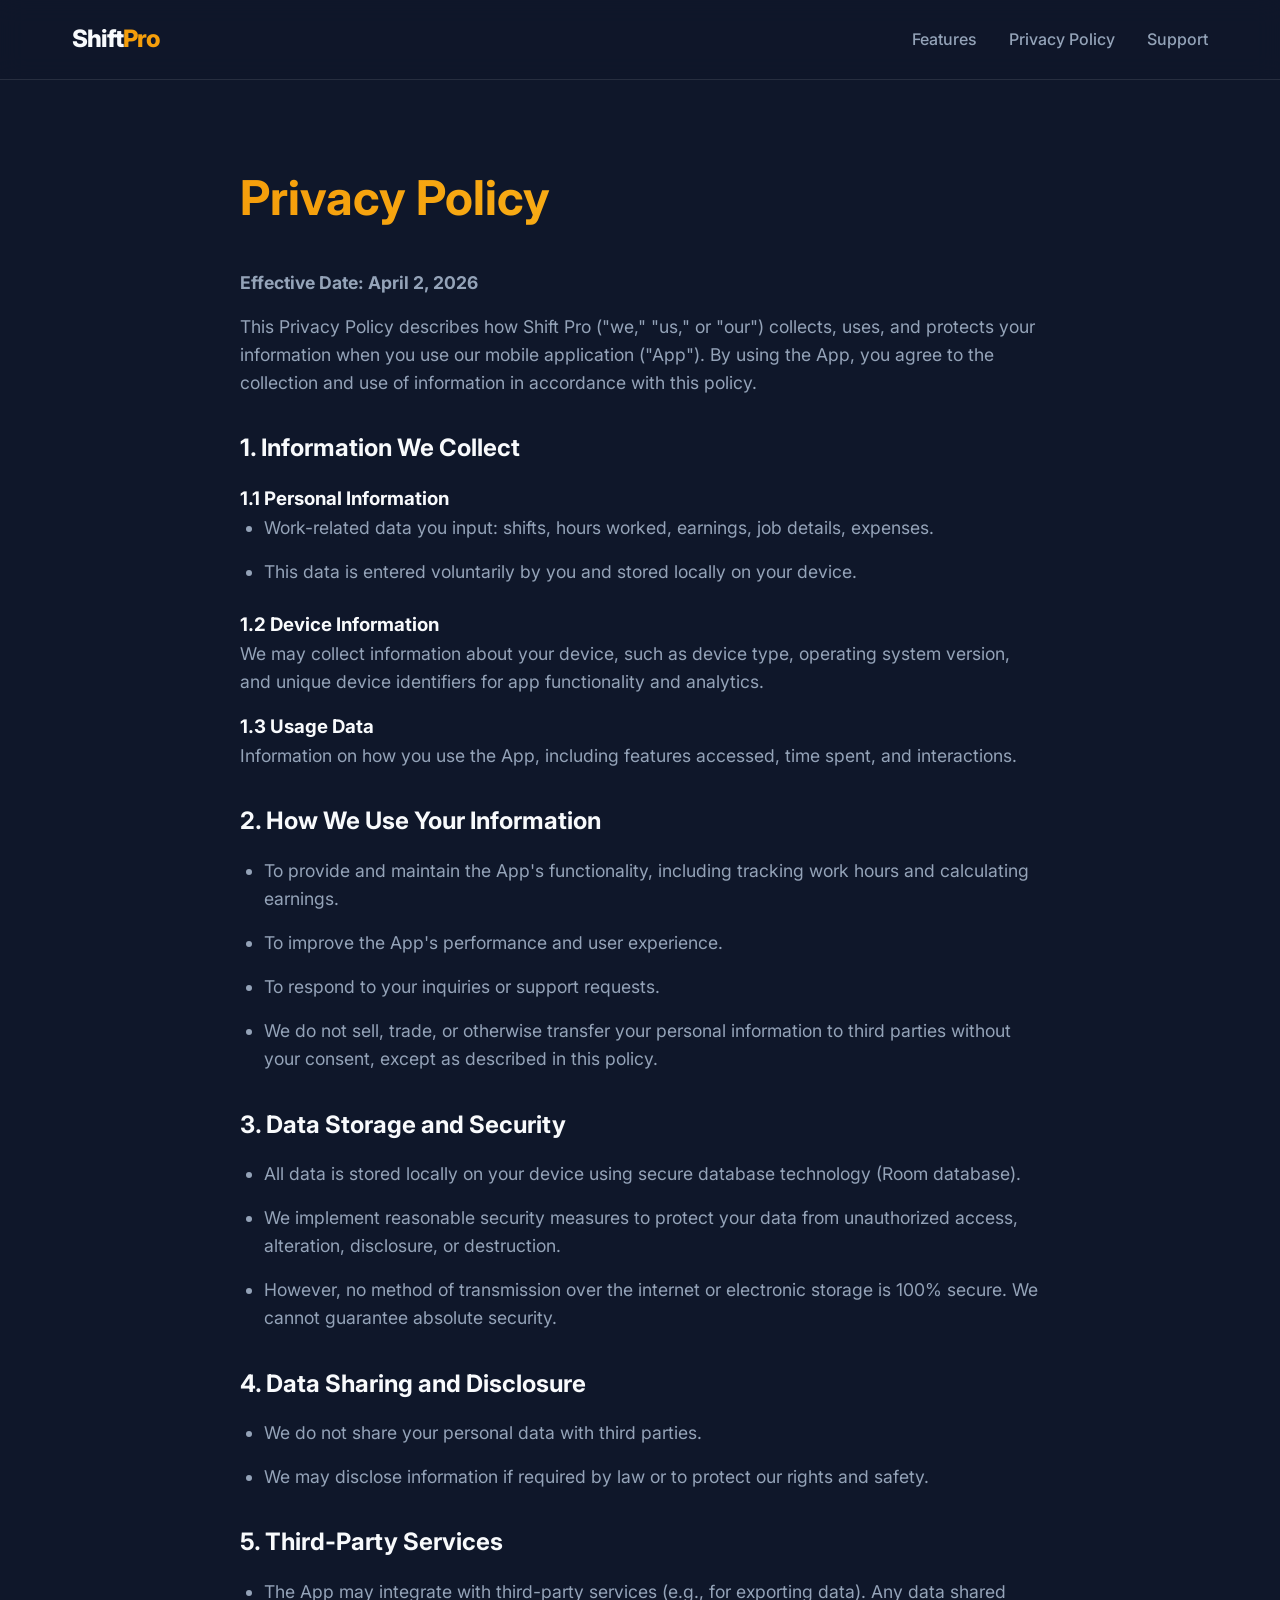
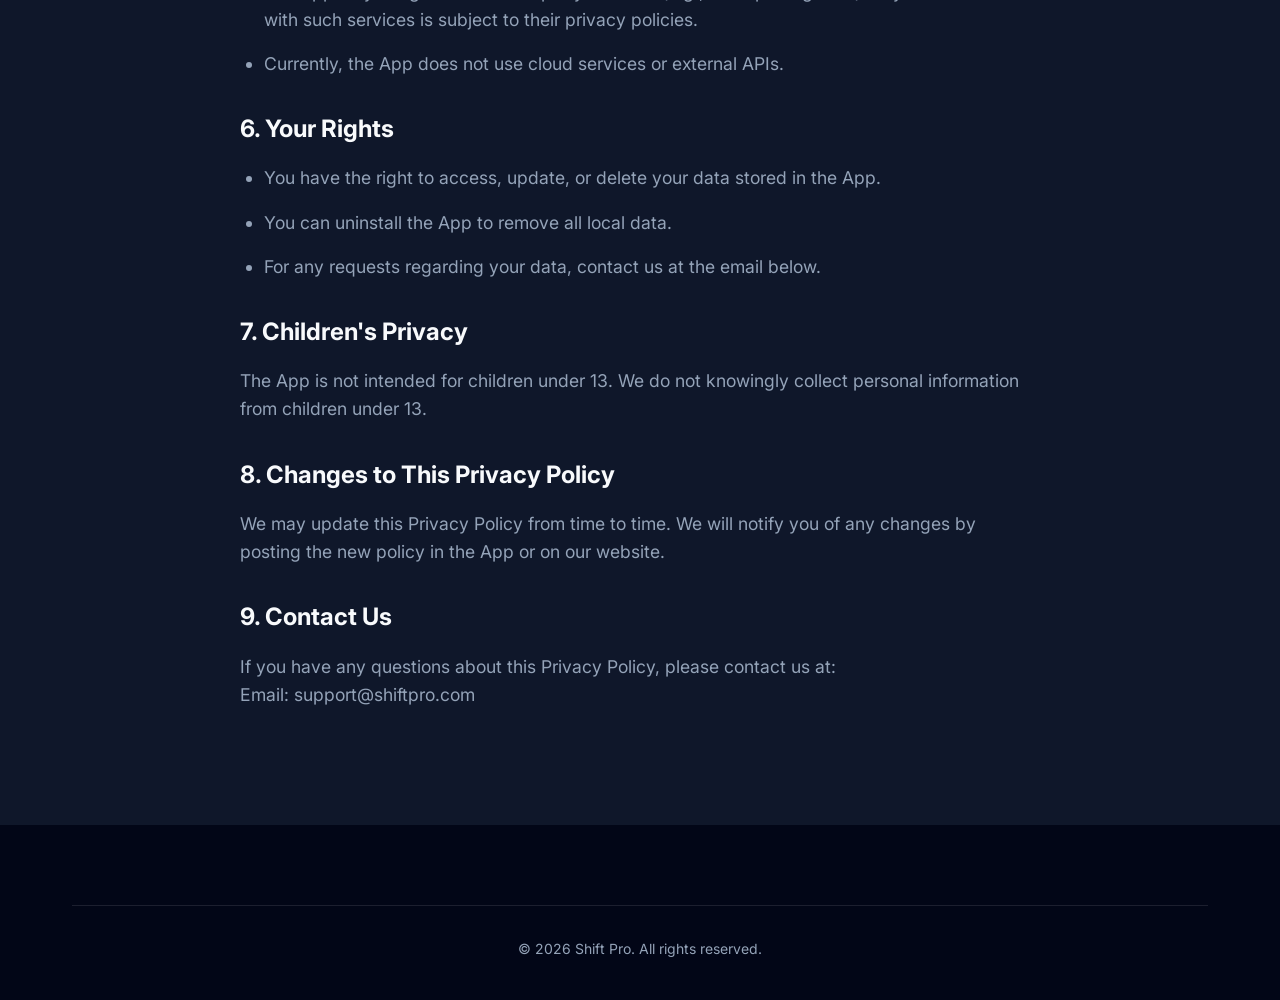
==== privacy.html @ f4458c6a "ko" ====
<!DOCTYPE html>
<html lang="en">
<head>
    <meta charset="UTF-8">
    <meta name="viewport" content="width=device-width, initial-scale=1.0">
    <title>Privacy Policy | Shift Pro</title>
    <link rel="preconnect" href="https://fonts.googleapis.com">
    <link rel="preconnect" href="https://fonts.gstatic.com" crossorigin>
    <link href="https://fonts.googleapis.com/css2?family=Inter:wght@300;400;600;800&display=swap" rel="stylesheet">
    <link rel="stylesheet" href="style.css">
    <style>
        .privacy-content {
            padding: 160px 0 100px;
            max-width: 800px;
            margin: 0 auto;
        }
        .privacy-content h1 {
            font-size: 3rem;
            margin-bottom: 2rem;
            background: linear-gradient(to right, var(--primary), #fbbf24);
            -webkit-background-clip: text;
            -webkit-text-fill-color: transparent;
        }
        .privacy-content h2 {
            margin: 2rem 0 1rem;
            font-size: 1.5rem;
            color: var(--text-white);
        }
        .privacy-content p, .privacy-content li {
            color: var(--text-dim);
            margin-bottom: 1rem;
            font-size: 1.1rem;
        }
        .privacy-content ul {
            margin-left: 1.5rem;
            margin-bottom: 1.5rem;
        }
    </style>
</head>
<body>
    <nav class="navbar">
        <div class="container">
            <a href="index.html" class="logo">Shift<span>Pro</span></a>
            <ul class="nav-links">
                <li><a href="index.html#features">Features</a></li>
                <li><a href="privacy.html">Privacy Policy</a></li>
                <li><a href="mailto:support@shiftpro.com">Support</a></li>
            </ul>
        </div>
    </nav>

    <div class="container">
        <section class="privacy-content">
            <h1>Privacy Policy</h1>
            <p><strong>Effective Date: April 2, 2026</strong></p>
            
            <p>This Privacy Policy describes how Shift Pro ("we," "us," or "our") collects, uses, and protects your information when you use our mobile application ("App"). By using the App, you agree to the collection and use of information in accordance with this policy.</p>

            <h2>1. Information We Collect</h2>
            <h3>1.1 Personal Information</h3>
            <ul>
                <li>Work-related data you input: shifts, hours worked, earnings, job details, expenses.</li>
                <li>This data is entered voluntarily by you and stored locally on your device.</li>
            </ul>

            <h3>1.2 Device Information</h3>
            <p>We may collect information about your device, such as device type, operating system version, and unique device identifiers for app functionality and analytics.</p>

            <h3>1.3 Usage Data</h3>
            <p>Information on how you use the App, including features accessed, time spent, and interactions.</p>

            <h2>2. How We Use Your Information</h2>
            <ul>
                <li>To provide and maintain the App's functionality, including tracking work hours and calculating earnings.</li>
                <li>To improve the App's performance and user experience.</li>
                <li>To respond to your inquiries or support requests.</li>
                <li>We do not sell, trade, or otherwise transfer your personal information to third parties without your consent, except as described in this policy.</li>
            </ul>

            <h2>3. Data Storage and Security</h2>
            <ul>
                <li>All data is stored locally on your device using secure database technology (Room database).</li>
                <li>We implement reasonable security measures to protect your data from unauthorized access, alteration, disclosure, or destruction.</li>
                <li>However, no method of transmission over the internet or electronic storage is 100% secure. We cannot guarantee absolute security.</li>
            </ul>

            <h2>4. Data Sharing and Disclosure</h2>
            <ul>
                <li>We do not share your personal data with third parties.</li>
                <li>We may disclose information if required by law or to protect our rights and safety.</li>
            </ul>

            <h2>5. Third-Party Services</h2>
            <ul>
                <li>The App may integrate with third-party services (e.g., for exporting data). Any data shared with such services is subject to their privacy policies.</li>
                <li>Currently, the App does not use cloud services or external APIs.</li>
            </ul>

            <h2>6. Your Rights</h2>
            <ul>
                <li>You have the right to access, update, or delete your data stored in the App.</li>
                <li>You can uninstall the App to remove all local data.</li>
                <li>For any requests regarding your data, contact us at the email below.</li>
            </ul>

            <h2>7. Children's Privacy</h2>
            <p>The App is not intended for children under 13. We do not knowingly collect personal information from children under 13.</p>

            <h2>8. Changes to This Privacy Policy</h2>
            <p>We may update this Privacy Policy from time to time. We will notify you of any changes by posting the new policy in the App or on our website.</p>

            <h2>9. Contact Us</h2>
            <p>If you have any questions about this Privacy Policy, please contact us at:<br>
            Email: support@shiftpro.com</p>
        </section>
    </div>

    <footer class="footer">
        <div class="container">
            <div class="footer-bottom">
                <p>&copy; 2026 Shift Pro. All rights reserved.</p>
            </div>
        </div>
    </footer>
</body>
</html>
---- style.css ----
:root {
    --primary: #f59e0b; /* Amber 500 */
    --primary-hover: #d97706;
    --bg-dark: #0f172a; /* Slate 900 */
    --bg-card: rgba(30, 41, 59, 0.7); /* Slate 800 with opacity */
    --text-white: #f8fafc;
    --text-dim: #94a3b8;
    --glass-border: rgba(255, 255, 255, 0.1);
    --transition: all 0.3s cubic-bezier(0.4, 0, 0.2, 1);
}

* {
    margin: 0;
    padding: 0;
    box-sizing: border-box;
}

body {
    font-family: 'Inter', sans-serif;
    background-color: var(--bg-dark);
    color: var(--text-white);
    line-height: 1.6;
    overflow-x: hidden;
}

.container {
    max-width: 1200px;
    margin: 0 auto;
    padding: 0 2rem;
}

/* Navbar */
.navbar {
    height: 80px;
    display: flex;
    align-items: center;
    position: fixed;
    top: 0;
    width: 100%;
    z-index: 1000;
    background: rgba(15, 23, 42, 0.8);
    backdrop-filter: blur(12px);
    border-bottom: 1px solid var(--glass-border);
}

.navbar .container {
    display: flex;
    justify-content: space-between;
    align-items: center;
    width: 100%;
}

.logo {
    font-size: 1.5rem;
    font-weight: 800;
    text-decoration: none;
    color: var(--text-white);
    letter-spacing: -1px;
}

.logo span {
    color: var(--primary);
}

.nav-links {
    display: flex;
    list-style: none;
    gap: 2rem;
}

.nav-links a {
    text-decoration: none;
    color: var(--text-dim);
    font-weight: 500;
    transition: var(--transition);
}

.nav-links a:hover {
    color: var(--primary);
}

/* Hero */
.hero {
    padding: 160px 0 100px;
    background: radial-gradient(circle at top right, rgba(245, 158, 11, 0.1), transparent);
}

.hero-content {
    display: grid;
    grid-template-columns: 1.2fr 0.8fr;
    gap: 4rem;
    align-items: center;
}

.hero-text h1 {
    font-size: 4rem;
    font-weight: 800;
    line-height: 1.1;
    margin-bottom: 1.5rem;
    letter-spacing: -2px;
}

.hero-text h1 span {
    background: linear-gradient(to right, var(--primary), #fbbf24);
    -webkit-background-clip: text;
    -webkit-text-fill-color: transparent;
}

.hero-text p {
    font-size: 1.25rem;
    color: var(--text-dim);
    margin-bottom: 2.5rem;
    max-width: 600px;
}

.hero-btns {
    display: flex;
    gap: 1rem;
}

.btn {
    display: inline-block;
    padding: 0.85rem 2rem;
    border-radius: 12px;
    font-weight: 600;
    text-decoration: none;
    transition: var(--transition);
    cursor: pointer;
}

.btn-primary {
    background-color: var(--primary);
    color: #000;
}

.btn-primary:hover {
    background-color: var(--primary-hover);
    transform: translateY(-2px);
    box-shadow: 0 10px 20px rgba(245, 158, 11, 0.2);
}

.btn-secondary {
    background-color: transparent;
    color: var(--text-white);
    border: 1px solid var(--glass-border);
}

.btn-secondary:hover {
    background-color: rgba(255, 255, 255, 0.05);
}

.hero-image {
    position: relative;
}

.app-mockup {
    background: var(--bg-card);
    border: 1px solid var(--glass-border);
    border-radius: 40px;
    padding: 20px;
    box-shadow: 0 40px 100px rgba(0,0,0,0.4);
    transform: perspective(1000px) rotateY(-10deg) rotateX(5deg);
    transition: var(--transition);
}

.app-mockup:hover {
    transform: perspective(1000px) rotateY(0deg) rotateX(0deg);
}

.mockup-content img {
    width: 100%;
    border-radius: 24px;
    display: block;
}

/* Features */
.features {
    padding: 100px 0;
}

.section-title {
    font-size: 2.5rem;
    text-align: center;
    margin-bottom: 4rem;
    font-weight: 700;
}

.features-grid {
    display: grid;
    grid-template-columns: repeat(auto-fit, minmax(300px, 1fr));
    gap: 2rem;
}

.feature-card {
    background: var(--bg-card);
    border: 1px solid var(--glass-border);
    padding: 2.5rem;
    border-radius: 24px;
    transition: var(--transition);
}

.feature-card:hover {
    background: rgba(30, 41, 59, 0.9);
    border-color: var(--primary);
    transform: translateY(-5px);
}

.feature-card .icon {
    font-size: 2.5rem;
    margin-bottom: 1.5rem;
}

.feature-card h3 {
    margin-bottom: 1rem;
    font-size: 1.5rem;
}

.feature-card p {
    color: var(--text-dim);
}

/* CTA */
.cta {
    padding: 100px 0;
    text-align: center;
    background: linear-gradient(rgba(15, 23, 42, 0.9), rgba(15, 23, 42, 0.9)), url('cta-bg.jpg');
    background-size: cover;
    border-top: 1px solid var(--glass-border);
    border-bottom: 1px solid var(--glass-border);
}

.cta h2 {
    font-size: 3rem;
    margin-bottom: 1rem;
}

.cta p {
    font-size: 1.25rem;
    color: var(--text-dim);
    margin-bottom: 2.5rem;
}

.btn-large {
    padding: 1.25rem 3rem;
    font-size: 1.1rem;
}

/* Footer */
.footer {
    padding: 80px 0 40px;
    background-color: #020617;
}

.footer-grid {
    display: grid;
    grid-template-columns: 2fr 1fr 1fr;
    gap: 4rem;
    margin-bottom: 4rem;
}

.footer-brand p {
    margin-top: 1.5rem;
    color: var(--text-dim);
    max-width: 300px;
}

.footer-links h4, .footer-contact h4 {
    margin-bottom: 1.5rem;
    text-transform: uppercase;
    font-size: 0.875rem;
    letter-spacing: 1px;
    color: var(--primary);
}

.footer-links ul {
    list-style: none;
}

.footer-links li {
    margin-bottom: 0.75rem;
}

.footer-links a {
    text-decoration: none;
    color: var(--text-dim);
    transition: var(--transition);
}

.footer-links a:hover {
    color: var(--text-white);
}

.footer-bottom {
    text-align: center;
    padding-top: 2rem;
    border-top: 1px solid var(--glass-border);
    color: var(--text-dim);
    font-size: 0.875rem;
}

/* Responsive */
@media (max-width: 968px) {
    .hero-content {
        grid-template-columns: 1fr;
        text-align: center;
    }
    .hero-text h1 {
        font-size: 3rem;
    }
    .hero-btns {
        justify-content: center;
    }
    .footer-grid {
        grid-template-columns: 1fr 1fr;
    }
}

@media (max-width: 640px) {
    .footer-grid {
        grid-template-columns: 1fr;
    }
}
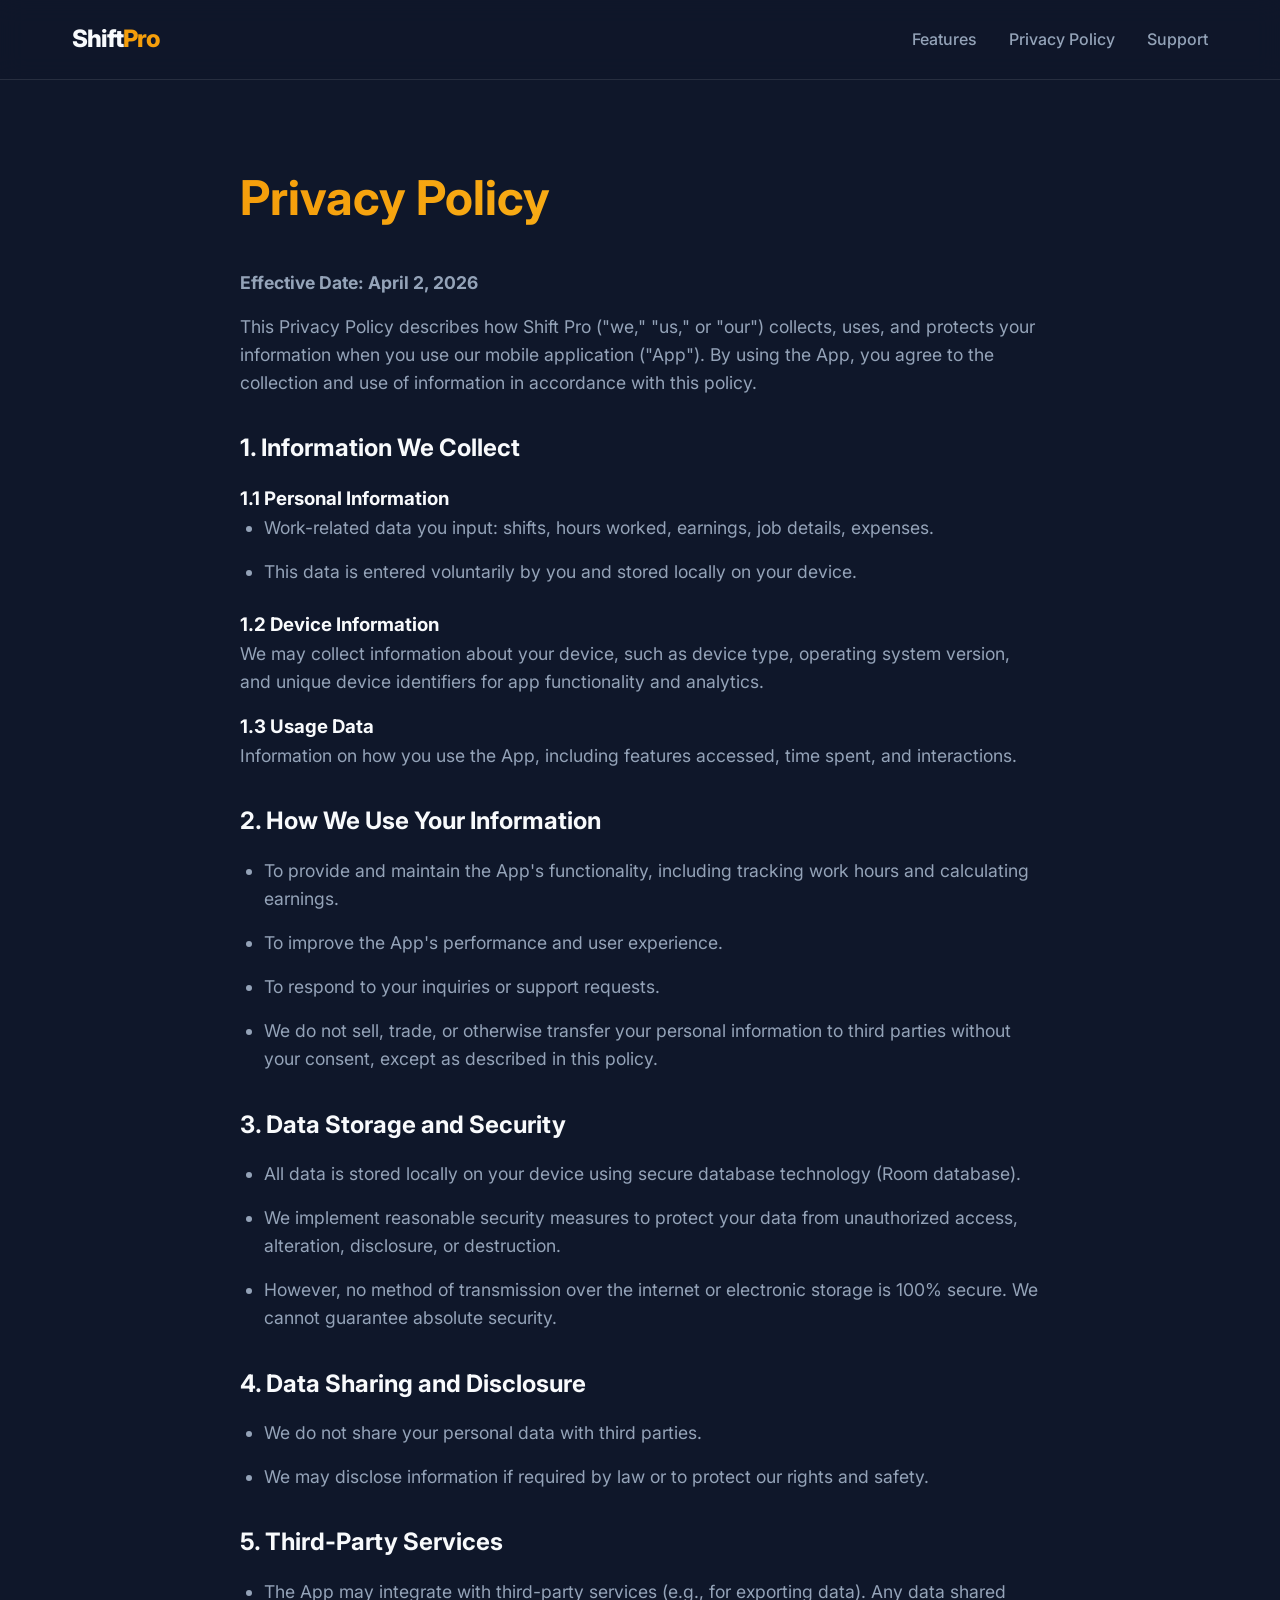
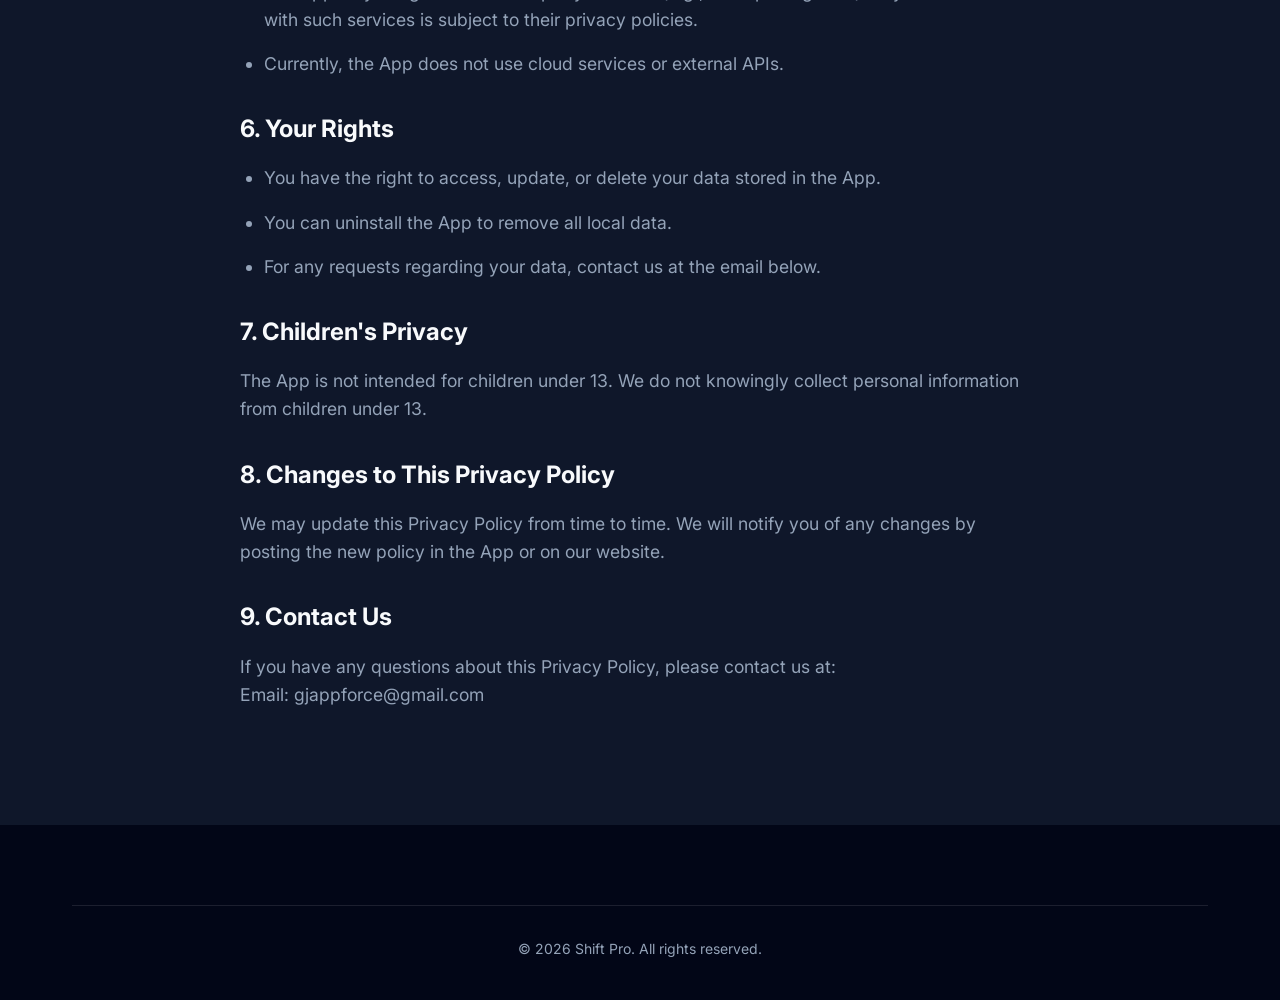
==== commit 1f60ccc8: "Update privacy.html" ====
--- a/privacy.html
+++ b/privacy.html
@@ -111,7 +111,7 @@
 
             <h2>9. Contact Us</h2>
             <p>If you have any questions about this Privacy Policy, please contact us at:<br>
-            Email: support@shiftpro.com</p>
+            Email: gjappforce@gmail.com</p>
         </section>
     </div>
 
